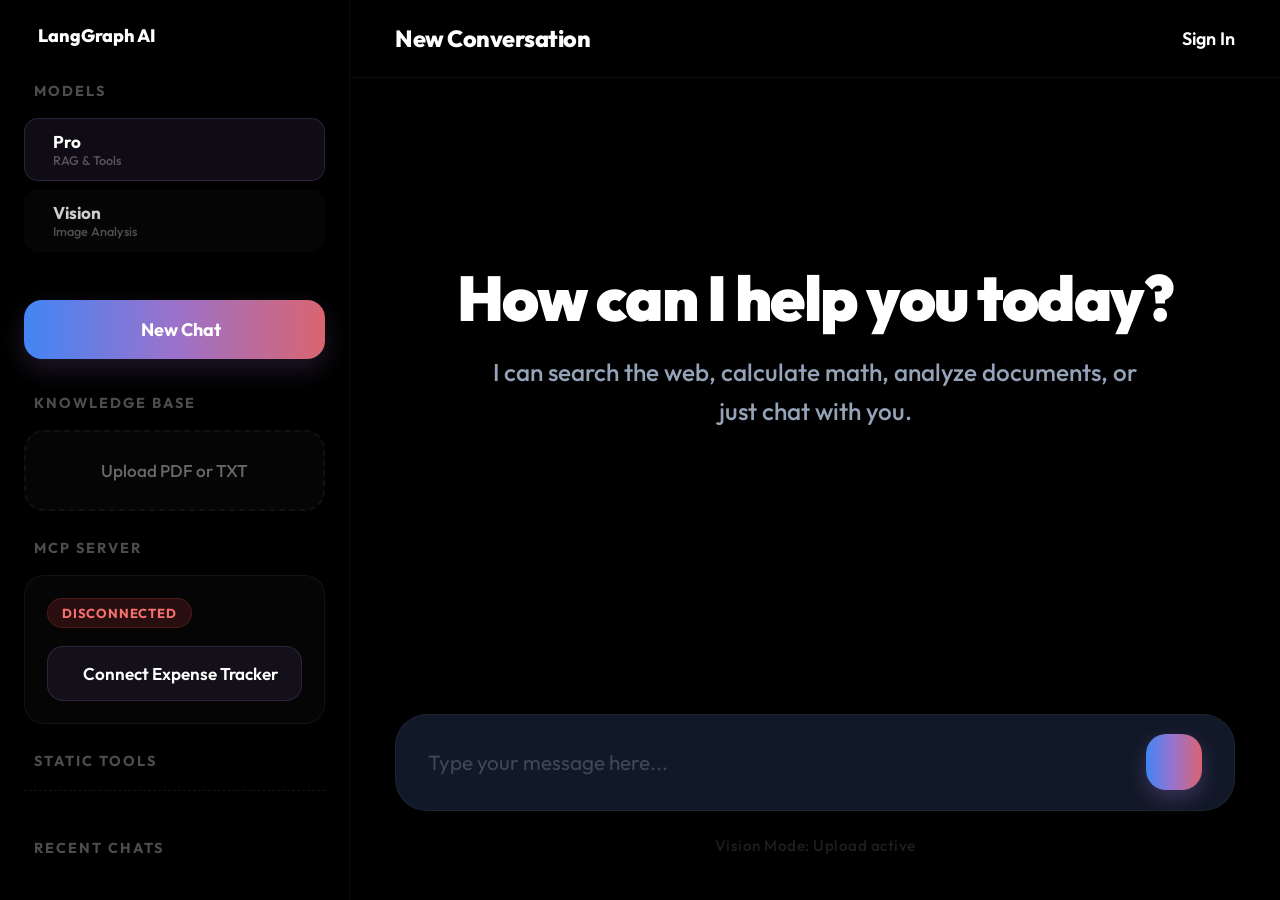
==== templates/index.html @ 78245575 "first commit" ====
<!DOCTYPE html>
<html lang="en">
<head>
    <meta charset="UTF-8">
    <meta name="viewport" content="width=device-width, initial-scale=1.0">
    <title>LangGraph AI Assistant</title>
    <link rel="stylesheet" href="/static/css/base.css">
    <link rel="stylesheet" href="/static/css/sidebar.css">
    <link rel="stylesheet" href="/static/css/chat.css">
    <link rel="stylesheet" href="/static/css/input.css">
    <link rel="stylesheet" href="/static/css/mcp.css">
    <link rel="stylesheet" href="/static/css/components.css">
    <script src="https://unpkg.com/lucide@latest"></script>
    <link href="https://fonts.googleapis.com/css2?family=Outfit:wght@300;400;600&display=swap" rel="stylesheet">
</head>
<body>
    <div class="app-container">
        <aside class="sidebar">
            <div class="sidebar-header">
                <i data-lucide="bot"></i>
                <span>LangGraph AI</span>
            </div>

            <div class="sidebar-section">
                <h3><i data-lucide="layers"></i> Models</h3>
                <div class="model-list">
                    <div class="model-item active" id="model-pro">
                        <i data-lucide="zap"></i>
                        <div class="model-info">
                            <span class="model-name">Pro</span>
                            <span class="model-desc">RAG & Tools</span>
                        </div>
                    </div>
                    <div class="model-item" id="model-vision">
                        <i data-lucide="eye"></i>
                        <div class="model-info">
                            <span class="model-name">Vision</span>
                            <span class="model-desc">Image Analysis</span>
                        </div>
                    </div>
                </div>
            </div>

            <button id="new-chat-btn" class="btn-new-chat">
                <i data-lucide="plus-circle"></i> New Chat
            </button>
            
            <div class="sidebar-section">
                <h3><i data-lucide="file-text"></i> Knowledge Base</h3>
                <div class="upload-area" id="upload-area">
                    <input type="file" id="file-input" hidden accept=".pdf,.txt">
                    <div class="upload-placeholder">
                        <i data-lucide="upload-cloud"></i>
                        <p>Upload PDF or TXT</p>
                    </div>
                    <div id="file-info" class="file-info hidden">
                        <span id="filename"></span>
                        <button id="remove-file"><i data-lucide="x"></i></button>
                    </div>
                </div>
                <div id="upload-status"></div>
            </div>

            <div class="sidebar-section">
                <h3><i data-lucide="server"></i> MCP Server</h3>
                <div class="mcp-connector-card">
                    <div id="mcp-status-text" class="status-badge disconnected">Disconnected</div>
                    <div id="mcp-server-name" class="server-name hidden"></div>
                    <button id="connect-mcp-btn" class="btn-connect">
                        <i data-lucide="unplug"></i> Connect Expense Tracker
                    </button>
                    <button id="disconnect-mcp-btn" class="btn-disconnect hidden">
                        <i data-lucide="power"></i> Disconnect
                    </button>
                    <div id="mcp-tool-count" class="tool-count hidden" style="cursor: pointer;" title="Click to view tools"></div>
                    <div id="mcp-tool-list" class="mcp-tool-list hidden"></div>
                </div>
            </div>
            
            <div class="sidebar-section">
                <h3><i data-lucide="wrench"></i> Static Tools</h3>
                <div id="static-tool-list" class="mcp-tool-list">
                    <!-- Static tools will be loaded here -->
                </div>
            </div>
            
            <div class="sidebar-section conversations">
                <h3><i data-lucide="history"></i> Recent Chats</h3>
                <div id="thread-list" class="thread-list">
                    <!-- here all threads will be stored from session -->
                </div>
            </div>
        </aside>

        <main class="chat-area">
            <header class="chat-header">
                <h2 id="current-thread-title">New Conversation</h2>
                <div class="header-actions">
                    <span id="connection-status" class="status-online"></span>
                    <span id="user-display-name" style="margin-left: 15px; font-weight: 600; color: var(--text-primary);"></span>
                    <button id="logout-btn" class="btn-icon-secondary" style="margin-left: 10px;" title="Logout">
                        <i data-lucide="log-out"></i>
                    </button>
                </div>
            </header>

            <div id="chat-messages" class="chat-messages">
                <div class="welcome-message">
                    <i data-lucide="sparkles"></i>
                    <h1>How can I help you today?</h1>
                    <p>I can search the web, calculate math, analyze documents, or just chat with you.</p>
                </div>
            </div>

            <div id="hitl-overlay" class="hitl-overlay hidden">
                <div class="hitl-card">
                    <h3><i data-lucide="alert-triangle"></i> Action Required</h3>
                    <p id="hitl-message"></p>
                    <div class="hitl-actions">
                        <button id="allow-btn" class="btn-primary">Allow</button>
                        <button id="deny-btn" class="btn-secondary">Deny</button>
                    </div>
                </div>
            </div>

            <!-- Custom Confirmation Modal -->
            <div id="confirm-modal-overlay" class="hitl-overlay hidden">
                <div class="hitl-card">
                    <h3><i data-lucide="trash-2"></i> Delete Chat?</h3>
                    <p id="confirm-modal-message">Are you sure you want to delete this conversation? This action cannot be undone.</p>
                    <div class="hitl-actions">
                        <button id="confirm-modal-cancel" class="btn-secondary">Cancel</button>
                        <button id="confirm-modal-delete" class="btn-primary btn-delete">Delete</button>
                    </div>
                </div>
            </div>

            <div class="chat-input-container">
                <div class="input-wrapper">
                    <!-- Compact Image Preview Inside -->
                    <div id="image-preview-container" class="image-preview-container hidden">
                        <img id="image-preview-img" src="" alt="Preview">
                        <button id="remove-image-preview" class="btn-remove-preview"><i data-lucide="x"></i></button>
                    </div>

                    <button id="image-upload-btn" class="btn-icon-secondary hidden" title="Upload Image">
                        <i data-lucide="image"></i>
                    </button>
                    <input type="file" id="image-input" hidden accept="image/*">
                    <textarea id="user-input" placeholder="Type your message here..." rows="1"></textarea>
                    <button id="send-btn" class="btn-send">
                        <i data-lucide="send"></i>
                    </button>
                </div>
                <p class="input-footer">Vision Mode: Upload active</p>
            </div>
        </main>
    </div>
    <script type="module" src="/static/main.js"></script>
    <script>
        lucide.createIcons();
    </script>
</body>
</html>
---- static/css/base.css ----
:root {
    --bg-main: #000000;
    --sidebar-bg: #000000;
    --sidebar-hover: #1e293b;
    --sidebar-text: #f8faff;
    --gemini-blue: #4285F4;
    --gemini-purple: #9B72CB;
    --gemini-red: #D96570;
    --gemini-gradient: linear-gradient(90deg, #4285F4 0%, #9B72CB 50%, #D96570 100%);
    --card-bg: #111827;
    --text-main: #FFFFFF;
    --text-muted: #94A3B8;
    --border-color: #1E293B;
    --user-msg-bg: #1E293B;
    --ai-msg-bg: transparent;
    --ai-msg-shadow: none;
    --glass-bg: rgba(0, 0, 0, 0.8);
    --glass-border: rgba(255, 255, 255, 0.1);
}

* {
    box-sizing: border-box;
    margin: 0;
    padding: 0;
    font-family: 'Outfit', sans-serif;
    font-size: 18px;
    -webkit-font-smoothing: antialiased;
    -moz-osx-font-smoothing: grayscale;
}

body {
    background: var(--bg-main);
    color: var(--text-main);
    height: 100vh;
    overflow: hidden;
}

.app-container {
    display: flex;
    height: 100vh;
    width: 100vw;
}
---- static/css/sidebar.css ----
/* Sidebar */
.sidebar {
    flex: 0 0 350px;
    width: 350px;
    background: #000000;
    border-right: 1px solid rgba(255, 255, 255, 0.05);
    display: flex;
    flex-direction: column;
    padding: 24px;
    z-index: 10;
    color: var(--sidebar-text);
    overflow-y: auto;
    scrollbar-width: thin;
    scrollbar-color: rgba(255, 255, 255, 0.1) transparent;
}

.sidebar-header {
    display: flex;
    align-items: center;
    gap: 14px;
    font-size: 1.6rem;
    font-weight: 800;
    margin-bottom: 35px;
    color: white;
}

.sidebar-header i {
    background: var(--gemini-gradient);
    -webkit-background-clip: text;
    background-clip: text;
    -webkit-text-fill-color: transparent;
    font-size: 2.2rem;
    filter: drop-shadow(0 0 10px rgba(155, 114, 203, 0.3));
}

.btn-new-chat {
    background: var(--gemini-gradient);
    color: white;
    border: none;
    padding: 18px;
    border-radius: 18px;
    cursor: pointer;
    font-weight: 700;
    display: flex;
    align-items: center;
    justify-content: center;
    gap: 12px;
    transition: all 0.4s cubic-bezier(0.16, 1, 0.3, 1);
    margin-bottom: 35px;
    box-shadow: 0 10px 25px rgba(155, 114, 203, 0.2);
}

.btn-new-chat:hover {
    transform: translateY(-3px) scale(1.02);
    box-shadow: 0 15px 35px rgba(155, 114, 203, 0.3);
}

.sidebar-section {
    margin-bottom: 28px;
}

.sidebar-section h3 {
    font-size: 0.8rem;
    text-transform: uppercase;
    color: rgba(255, 255, 255, 0.3);
    margin-bottom: 18px;
    letter-spacing: 2px;
    display: flex;
    align-items: center;
    gap: 10px;
    font-weight: 700;
}

.upload-area {
    background: rgba(255, 255, 255, 0.02);
    border: 2px dashed rgba(255, 255, 255, 0.05);
    border-radius: 20px;
    padding: 28px;
    text-align: center;
    cursor: pointer;
    transition: all 0.4s ease;
}

.upload-area:hover {
    border-color: var(--gemini-purple);
    background: rgba(155, 114, 203, 0.05);
    transform: translateY(-2px);
}

.upload-placeholder i {
    font-size: 2.5rem;
    background: var(--gemini-gradient);
    -webkit-background-clip: text;
    background-clip: text;
    -webkit-text-fill-color: transparent;
    margin-bottom: 14px;
}

.upload-placeholder p {
    font-size: 0.95rem;
    color: rgba(255, 255, 255, 0.4);
    font-weight: 500;
}

.thread-list {
    margin: 0 -8px;
    padding: 0 8px;
}

.thread-item {
    padding: 16px;
    border-radius: 16px;
    margin-bottom: 10px;
    cursor: pointer;
    transition: all 0.4s cubic-bezier(0.16, 1, 0.3, 1);
    display: flex;
    justify-content: space-between;
    align-items: center;
    border: 1px solid transparent;
}

.thread-info {
    display: flex;
    align-items: center;
    gap: 14px;
    overflow: hidden;
}

.thread-info i {
    color: rgba(255, 255, 255, 0.2);
    font-size: 0.95rem;
}

.thread-info span {
    font-size: 1rem;
    white-space: nowrap;
    overflow: hidden;
    text-overflow: ellipsis;
    color: rgba(255, 255, 255, 0.5);
    font-weight: 500;
}

.thread-item:hover {
    background: var(--sidebar-hover);
    transform: translateX(6px);
}

.thread-item.active {
    background: rgba(155, 114, 203, 0.1);
    border-color: rgba(155, 114, 203, 0.2);
}

.thread-item.active .thread-info span {
    color: white;
    font-weight: 700;
}

.thread-item.active i {
    color: var(--gemini-purple);
}

.btn-delete-wrapper {
    opacity: 0;
    color: rgba(255, 255, 255, 0.1);
    padding: 6px;
    font-size: 0.95rem;
    cursor: pointer;
    transition: all 0.3s ease;
}

.thread-item:hover .btn-delete-wrapper {
    opacity: 1;
}

.btn-delete-wrapper:hover {
    color: #ef4444;
    transform: rotate(15deg) scale(1.1);
}

/* Model Selection */
.model-list {
    display: flex;
    flex-direction: column;
    gap: 8px;
    margin-bottom: 20px;
}

.model-item {
    display: flex;
    align-items: center;
    gap: 12px;
    padding: 12px 16px;
    border-radius: 14px;
    cursor: pointer;
    transition: all 0.3s ease;
    border: 1px solid transparent;
    background: rgba(255, 255, 255, 0.02);
}

.model-item:hover {
    background: rgba(255, 255, 255, 0.05);
}

.model-item.active {
    background: rgba(155, 114, 203, 0.1);
    border-color: rgba(155, 114, 203, 0.2);
}

.model-item i {
    font-size: 1.2rem;
    color: rgba(255, 255, 255, 0.4);
}

.model-item.active i {
    color: var(--gemini-purple);
}

.model-info {
    display: flex;
    flex-direction: column;
}

.model-name {
    font-size: 0.95rem;
    font-weight: 700;
    color: rgba(255, 255, 255, 0.8);
}

.model-item.active .model-name {
    color: white;
}

.model-desc {
    font-size: 0.7rem;
    color: rgba(255, 255, 255, 0.3);
    font-weight: 500;
}
---- static/css/chat.css ----
/* Chat Area */
.chat-area {
    flex-grow: 1;
    display: flex;
    flex-direction: column;
    position: relative;
    background: #000000;
}

.chat-header {
    padding: 24px 45px;
    background: rgba(0, 0, 0, 0.8);
    backdrop-filter: blur(20px);
    -webkit-backdrop-filter: blur(20px);
    border-bottom: 1px solid rgba(255, 255, 255, 0.05);
    display: flex;
    justify-content: space-between;
    align-items: center;
    z-index: 5;
}

.chat-header h2 {
    font-size: 1.3rem;
    font-weight: 800;
    color: white;
    letter-spacing: -0.5px;
}

.status-online {
    width: 10px;
    height: 10px;
    background: #10b981;
    border-radius: 50%;
    box-shadow: 0 0 15px rgba(16, 185, 129, 0.5);
}

.chat-messages {
    flex-grow: 1;
    overflow-y: auto;
    padding: 45px;
    display: flex;
    flex-direction: column;
    gap: 40px;
    scrollbar-width: thin;
    scrollbar-color: rgba(255, 255, 255, 0.05) transparent;
}

.welcome-message {
    text-align: center;
    margin-top: 15vh;
    animation: fadeInScale 0.7s cubic-bezier(0.16, 1, 0.3, 1);
}

@keyframes fadeInScale {
    from { opacity: 0; transform: scale(0.95) translateY(20px); }
    to { opacity: 1; transform: scale(1) translateY(0); }
}

.welcome-message i {
    font-size: 6rem;
    background: var(--gemini-gradient);
    -webkit-background-clip: text;
    background-clip: text;
    -webkit-text-fill-color: transparent;
    margin-bottom: 28px;
    filter: drop-shadow(0 0 25px rgba(155, 114, 203, 0.4));
}

.welcome-message h1 {
    font-size: 3.5rem;
    font-weight: 900;
    margin-bottom: 16px;
    letter-spacing: -1.5px;
    color: white;
}

.welcome-message p {
    color: var(--text-muted);
    font-size: 1.35rem;
    max-width: 650px;
    margin: 0 auto;
    line-height: 1.6;
    font-weight: 500;
}

.message-wrapper {
    display: flex;
    flex-direction: column;
    max-width: 85%;
    position: relative;
    gap: 8px;
}

.message-wrapper.user { align-self: flex-end; }
.message-wrapper.assistant { align-self: flex-start; }

.message {
    padding: 12px 0;
    line-height: 1.8;
    animation: slideUpFade 0.6s cubic-bezier(0.16, 1, 0.3, 1);
    position: relative;
    font-size: 1.05rem;
    font-weight: 450;
}

@keyframes slideUpFade {
    from { opacity: 0; transform: translateY(30px); }
    to { opacity: 1; transform: translateY(0); }
}

.message.user {
    padding: 14px 28px;
    background: var(--user-msg-bg);
    color: white;
    border-radius: 24px;
    box-shadow: 0 10px 30px rgba(0, 0, 0, 0.2);
    border: 1px solid rgba(255, 255, 255, 0.05);
}

.message.assistant {
    background: transparent;
    color: #f1f5f9;
    padding-left: 0;
    border: none;
    box-shadow: none;
}

.btn-copy {
    position: absolute;
    right: -50px;
    bottom: 5px;
    background: transparent;
    border: none;
    color: rgba(255, 255, 255, 0.2);
    cursor: pointer;
    padding: 8px;
    opacity: 0;
    transition: all 0.3s ease;
}

.message-wrapper:hover .btn-copy {
    opacity: 1;
}

.btn-copy:hover {
    color: var(--gemini-purple);
    transform: scale(1.2);
}

/* Typing Indicator */
.typing-indicator {
    display: flex;
    gap: 8px;
    padding: 15px 0;
}

.typing-indicator span {
    width: 6px;
    height: 6px;
    background: var(--gemini-purple);
    border-radius: 50%;
    animation: bounce 1.4s infinite ease-in-out both;
    filter: drop-shadow(0 0 5px var(--gemini-purple));
}

.typing-indicator span:nth-child(1) { animation-delay: -0.32s; }
.typing-indicator span:nth-child(2) { animation-delay: -0.16s; }

@keyframes bounce {
    0%, 80%, 100% { transform: scale(0.4); opacity: 0.2; }
    40% { transform: scale(1.1); opacity: 1; }
}


/* Message Content Elements */
.message-image {
    max-width: 100%;
    max-height: 400px;
    border-radius: 12px;
    margin-bottom: 12px;
    display: block;
    box-shadow: 0 4px 15px rgba(0, 0, 0, 0.4);
    transition: transform 0.3s ease;
    border: 1px solid rgba(255, 255, 255, 0.05);
}

.message-image:hover {
    transform: scale(1.02);
}

.message-text {
    line-height: 1.6;
}

/* Compact Integrated Image Preview */
.image-preview-container {
    display: flex;
    align-items: center;
    padding: 0 8px 0 16px;
    border-right: 1px solid rgba(255, 255, 255, 0.1);
    margin-right: 8px;
    position: relative;
    max-height: 54px;
}

.image-preview-container.hidden {
    display: none;
}

.image-preview-container img {
    height: 38px;
    width: 38px;
    object-fit: cover;
    border-radius: 8px;
    border: 1px solid rgba(155, 114, 203, 0.3);
}

.btn-remove-preview {
    position: absolute;
    top: -5px;
    right: 2px;
    background: #ef4444;
    color: white;
    border: none;
    width: 18px;
    height: 18px;
    border-radius: 50%;
    display: flex;
    align-items: center;
    justify-content: center;
    cursor: pointer;
    font-size: 10px;
    box-shadow: 0 2px 8px rgba(239, 68, 68, 0.4);
    transition: transform 0.2s ease;
    padding: 0;
}

.btn-remove-preview:hover {
    transform: scale(1.1);
}

.input-footer {
    font-size: 0.8rem;
    color: var(--text-muted);
    opacity: 0.6;
    margin-top: 8px;
    text-align: center;
    letter-spacing: 0.5px;
}
---- static/css/input.css ----
/* Chat Input */
.chat-input-container {
    padding: 0 45px 45px;
    background: transparent;
}

.input-wrapper {
    background: #111827;
    border: 1px solid rgba(255, 255, 255, 0.05);
    border-radius: 32px;
    display: flex;
    padding: 16px 32px;
    align-items: center;
    gap: 20px;
    box-shadow: 0 20px 50px rgba(0, 0, 0, 0.5);
    transition: all 0.5s cubic-bezier(0.16, 1, 0.3, 1);
}

.input-wrapper:focus-within {
    box-shadow: 0 30px 80px rgba(155, 114, 203, 0.2);
    border-color: rgba(155, 114, 203, 0.3);
    transform: translateY(-5px);
    background: #1e293b;
}

.btn-icon-secondary {
    background: transparent;
    color: rgba(255, 255, 255, 0.3);
    border: none;
    cursor: pointer;
    font-size: 1.4rem;
    transition: all 0.3s ease;
    display: flex;
    align-items: center;
    justify-content: center;
}

.btn-icon-secondary:hover {
    color: var(--gemini-purple);
    transform: scale(1.1);
}

.hidden {
    display: none !important;
}

#user-input {
    flex-grow: 1;
    background: transparent;
    border: none;
    color: white;
    font-size: 1.15rem;
    resize: none;
    outline: none;
    padding: 14px 0;
    max-height: 250px;
    font-weight: 450;
    line-height: 1.7;
}

#user-input::placeholder {
    color: rgba(255, 255, 255, 0.2);
    font-weight: 400;
}

.btn-send {
    background: var(--gemini-gradient);
    color: white;
    border: none;
    width: 56px;
    height: 56px;
    border-radius: 20px;
    cursor: pointer;
    display: flex;
    align-items: center;
    justify-content: center;
    transition: all 0.4s cubic-bezier(0.16, 1, 0.3, 1);
    box-shadow: 0 8px 20px rgba(155, 114, 203, 0.3);
}

.btn-send:hover {
    transform: scale(1.1) rotate(-5deg);
    box-shadow: 0 12px 30px rgba(155, 114, 203, 0.4);
}

.btn-send i {
    font-size: 1.4rem;
}

.input-footer {
    text-align: center;
    font-size: 0.85rem;
    color: rgba(255, 255, 255, 0.2);
    margin-top: 25px;
    font-weight: 500;
    letter-spacing: 0.5px;
}
---- static/css/mcp.css ----
/* MCP Connector Styles */
.mcp-connector-card {
    background: rgba(255, 255, 255, 0.02);
    border: 1px solid rgba(255, 255, 255, 0.05);
    border-radius: 20px;
    padding: 22px;
    display: flex;
    flex-direction: column;
    gap: 18px;
    transition: all 0.4s ease;
}

.mcp-connector-card:hover {
    background: rgba(255, 255, 255, 0.04);
    border-color: rgba(155, 114, 203, 0.2);
}

.status-badge {
    font-size: 0.725rem;
    font-weight: 700;
    text-transform: uppercase;
    padding: 6px 14px;
    border-radius: 20px;
    display: inline-block;
    width: fit-content;
    letter-spacing: 0.8px;
}

.status-badge.disconnected {
    background: rgba(239, 68, 68, 0.15);
    color: #f87171;
    border: 1px solid rgba(239, 68, 68, 0.2);
}

.status-badge.connected {
    background: rgba(16, 185, 129, 0.15);
    color: #34d399;
    border: 1px solid rgba(16, 185, 129, 0.2);
}

.btn-connect {
    background: rgba(155, 114, 203, 0.1);
    color: white;
    border: 1px solid rgba(155, 114, 203, 0.2);
    padding: 16px;
    border-radius: 16px;
    cursor: pointer;
    font-weight: 600;
    font-size: 0.95rem;
    display: flex;
    align-items: center;
    justify-content: center;
    gap: 12px;
    transition: all 0.4s ease;
}

.btn-connect:hover {
    border-color: var(--gemini-purple);
    background: var(--gemini-gradient);
    transform: translateY(-2px);
    box-shadow: 0 8px 25px rgba(155, 114, 203, 0.4);
}

.tool-count {
    font-size: 0.85rem;
    color: rgba(255, 255, 255, 0.3);
    padding-top: 10px;
    border-top: 1px solid rgba(255, 255, 255, 0.05);
    display: flex;
    justify-content: space-between;
    align-items: center;
    font-weight: 500;
    transition: all 0.3s ease;
}

.tool-count:hover {
    color: var(--gemini-purple);
}

.btn-disconnect {
    background: rgba(239, 68, 68, 0.08);
    color: #f87171;
    border: 1px solid rgba(239, 68, 68, 0.15);
    padding: 6px 14px;
    border-radius: 12px;
    cursor: pointer;
    font-weight: 700;
    font-size: 0.725rem;
    display: flex;
    align-items: center;
    justify-content: center;
    gap: 8px;
    transition: all 0.3s ease;
}

.btn-disconnect:hover {
    background: #ef4444;
    color: white;
    transform: translateY(-2px);
    box-shadow: 0 8px 20px rgba(239, 68, 68, 0.4);
}

.server-name {
    font-size: 0.75rem;
    color: rgba(255, 255, 255, 0.4);
    font-weight: 600;
    word-break: break-all;
    background: rgba(255, 255, 255, 0.03);
    padding: 12px 16px;
    border-radius: 14px;
    margin-top: 4px;
    border-left: 4px solid var(--gemini-purple);
}

.mcp-tool-list {
    background: transparent;
    border-top: 1px dashed rgba(255, 255, 255, 0.08);
    margin-top: 20px;
    padding-top: 20px;
    display: flex;
    flex-direction: column;
    gap: 12px;
}

.mcp-tool-item {
    font-size: 0.85rem;
    color: rgba(255, 255, 255, 0.6);
    background: rgba(255, 255, 255, 0.02);
    padding: 16px 20px;
    border-radius: 18px;
    border: 1px solid rgba(255, 255, 255, 0.03);
    display: flex;
    align-items: center;
    gap: 16px;
    transition: all 0.5s cubic-bezier(0.16, 1, 0.3, 1);
    cursor: default;
}

.mcp-tool-item:hover {
    background: rgba(255, 255, 255, 0.06);
    box-shadow: 0 15px 35px rgba(0, 0, 0, 0.4);
    transform: translateX(10px) scale(1.02);
    border-color: rgba(155, 114, 203, 0.4);
    color: white;
}

.mcp-tool-item i {
    width: 40px;
    height: 40px;
    display: flex;
    align-items: center;
    justify-content: center;
    background: rgba(255, 255, 255, 0.05);
    color: var(--gemini-purple);
    border-radius: 14px;
    font-size: 1.1rem;
    box-shadow: 0 6px 12px rgba(0, 0, 0, 0.2);
    transition: all 0.5s ease;
}

.mcp-tool-item:hover i {
    background: var(--gemini-gradient);
    color: white;
    transform: rotate(15deg) scale(1.1);
    box-shadow: 0 10px 25px rgba(155, 114, 203, 0.4);
}

.mcp-tool-item .tool-name {
    font-weight: 700;
    text-transform: capitalize;
    letter-spacing: 0.5px;
}
---- static/css/components.css ----
/* HITL Overlay */
.hitl-overlay {
    position: absolute;
    top: 0; left: 0; right: 0; bottom: 0;
    background: rgba(0, 0, 0, 0.7);
    backdrop-filter: blur(12px);
    -webkit-backdrop-filter: blur(12px);
    display: flex;
    align-items: center;
    justify-content: center;
    z-index: 100;
    animation: fadeIn 0.5s ease;
}

@keyframes fadeIn {
    from { opacity: 0; }
    to { opacity: 1; }
}

.hitl-card {
    background: #000000;
    padding: 50px;
    border-radius: 36px;
    width: 550px;
    border: 1px solid rgba(255, 255, 255, 0.1);
    box-shadow: 0 50px 150px rgba(0, 0, 0, 0.9);
    text-align: center;
    animation: scaleIn 0.6s cubic-bezier(0.16, 1, 0.3, 1);
}

@keyframes scaleIn {
    from { opacity: 0; transform: scale(0.9) translateY(40px); }
    to { opacity: 1; transform: scale(1) translateY(0); }
}

.hitl-card h3 {
    margin-bottom: 24px;
    background: var(--gemini-gradient);
    -webkit-background-clip: text;
    background-clip: text;
    -webkit-text-fill-color: transparent;
    font-size: 2rem;
    font-weight: 900;
    letter-spacing: -0.8px;
}

.hitl-card p {
    margin-bottom: 40px;
    font-size: 1.25rem;
    line-height: 1.8;
    color: #94a3b8 !important; /* FORCED Muted grey text */
    font-weight: 500;
}

.hitl-actions {
    display: flex;
    gap: 25px;
}

.btn-primary, .btn-secondary {
    flex: 1;
    padding: 20px;
    border-radius: 18px;
    cursor: pointer;
    font-weight: 700;
    border: none;
    transition: all 0.4s cubic-bezier(0.16, 1, 0.3, 1);
    font-size: 1rem;
    letter-spacing: 0.5px;
}

.btn-primary { 
    background: var(--gemini-gradient); 
    color: white;
    box-shadow: 0 10px 30px rgba(155, 114, 203, 0.3);
}

.btn-secondary { 
    background: rgba(255, 255, 255, 0.05); 
    color: white;
    border: 1px solid rgba(255, 255, 255, 0.1);
}

.btn-primary:hover { 
    transform: translateY(-5px);
    box-shadow: 0 15px 40px rgba(155, 114, 203, 0.5);
}

.btn-secondary:hover { 
    background: rgba(255, 255, 255, 0.1); 
    transform: translateY(-5px);
    border-color: rgba(255, 255, 255, 0.2);
}

.btn-delete {
    background: var(--gemini-red) !important;
    color: white !important;
    box-shadow: 0 10px 25px rgba(217, 101, 112, 0.3) !important;
}

.btn-delete:hover {
    box-shadow: 0 15px 35px rgba(217, 101, 112, 0.5) !important;
}

/* Loader */
.loader {
    width: 65px;
    height: 65px;
    border: 5px solid rgba(255, 255, 255, 0.05);
    border-top-color: var(--gemini-purple);
    border-radius: 50%;
    margin: 60px auto;
    animation: rotation 1.4s cubic-bezier(0.5, 0, 0.5, 1) infinite;
    filter: drop-shadow(0 0 15px rgba(155, 114, 203, 0.3));
}

@keyframes rotation {
    from { transform: rotate(0deg); }
    to { transform: rotate(360deg); }
}

.loader-small {
    width: 20px;
    height: 20px;
    border: 3px solid rgba(255, 255, 255, 0.1);
    border-top-color: var(--gemini-purple);
    border-radius: 50%;
    display: inline-block;
    animation: rotation 1s linear infinite;
}

.hidden {
    display: none !important;
}

/* Success/Error Text Utilities */
.success-text { 
    color: #10b981; 
    display: flex; 
    align-items: center; 
    gap: 10px; 
    font-weight: 700;
}

.error-text { 
    color: #ef4444; 
    display: flex; 
    align-items: center; 
    gap: 10px; 
    font-weight: 700;
}
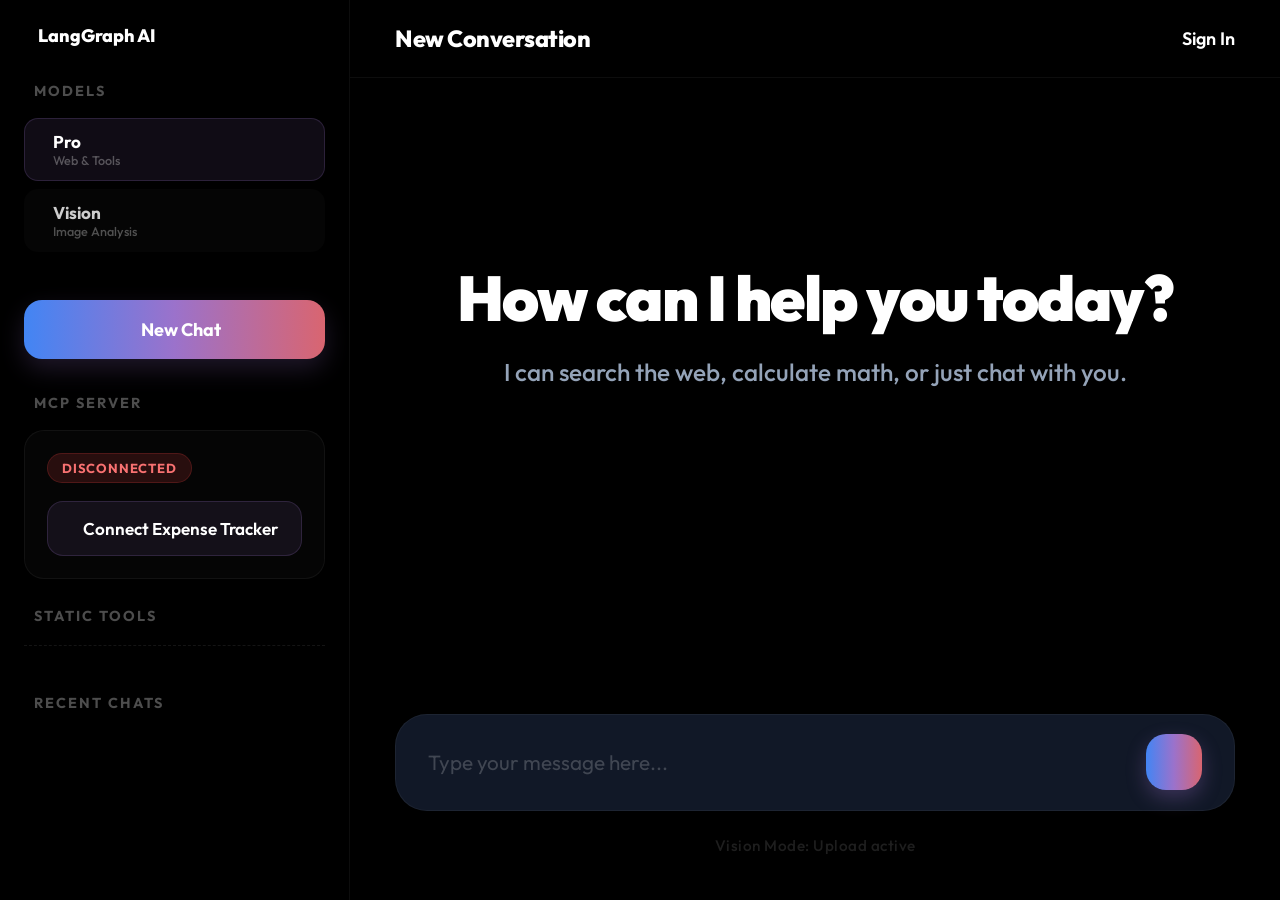
==== commit 0b510406: "Force tool usage and forbid AI boilerplate refusals remove knowledge base" ====
--- a/templates/index.html
+++ b/templates/index.html
@@ -28,7 +28,7 @@
                         <i data-lucide="zap"></i>
                         <div class="model-info">
                             <span class="model-name">Pro</span>
-                            <span class="model-desc">RAG & Tools</span>
+                            <span class="model-desc">Web & Tools</span>
                         </div>
                     </div>
                     <div class="model-item" id="model-vision">
@@ -45,21 +45,6 @@
                 <i data-lucide="plus-circle"></i> New Chat
             </button>
             
-            <div class="sidebar-section">
-                <h3><i data-lucide="file-text"></i> Knowledge Base</h3>
-                <div class="upload-area" id="upload-area">
-                    <input type="file" id="file-input" hidden accept=".pdf,.txt">
-                    <div class="upload-placeholder">
-                        <i data-lucide="upload-cloud"></i>
-                        <p>Upload PDF or TXT</p>
-                    </div>
-                    <div id="file-info" class="file-info hidden">
-                        <span id="filename"></span>
-                        <button id="remove-file"><i data-lucide="x"></i></button>
-                    </div>
-                </div>
-                <div id="upload-status"></div>
-            </div>
 
             <div class="sidebar-section">
                 <h3><i data-lucide="server"></i> MCP Server</h3>
@@ -108,7 +93,7 @@
                 <div class="welcome-message">
                     <i data-lucide="sparkles"></i>
                     <h1>How can I help you today?</h1>
-                    <p>I can search the web, calculate math, analyze documents, or just chat with you.</p>
+                    <p>I can search the web, calculate math, or just chat with you.</p>
                 </div>
             </div>
 
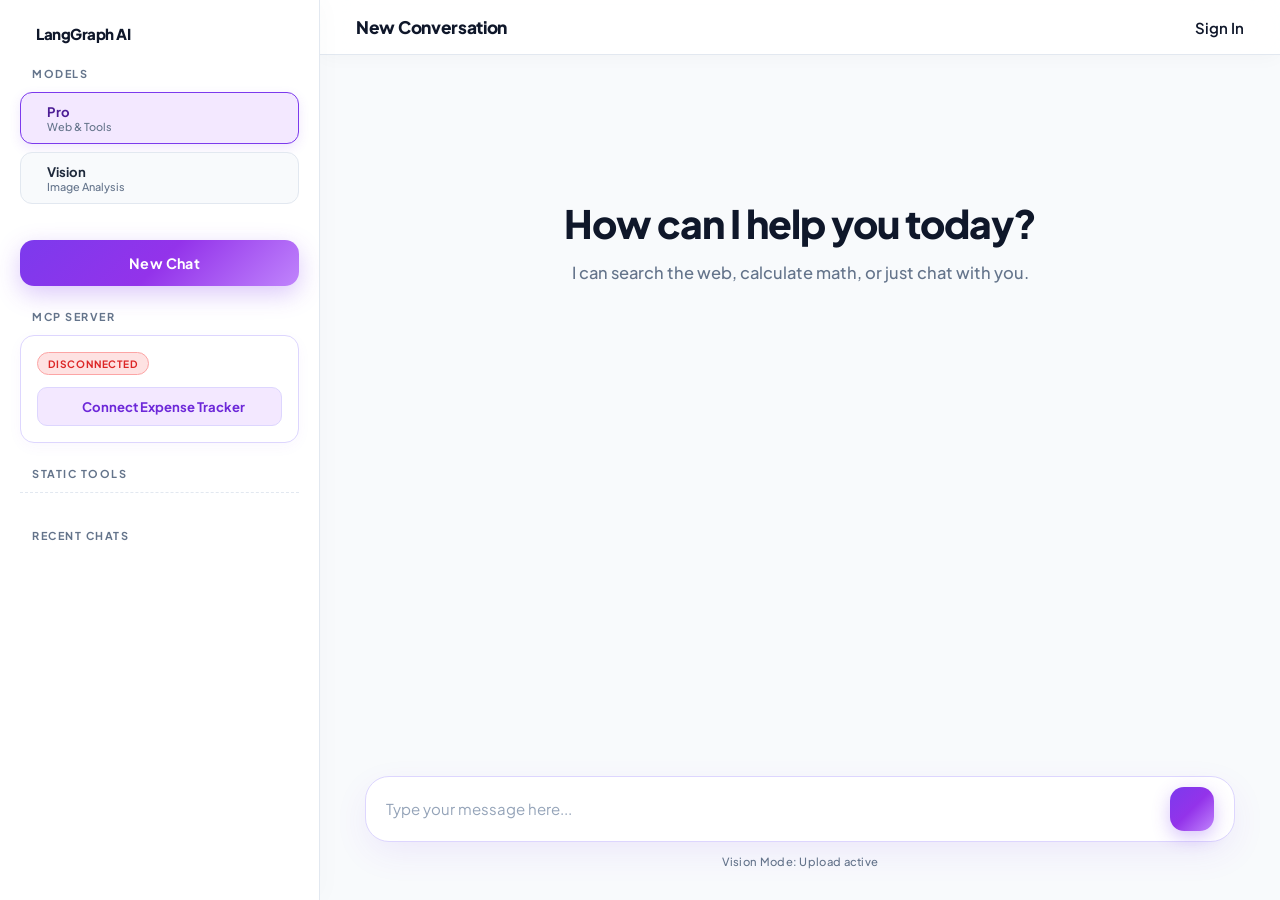
==== commit fff28b40: "adding new files and models and css" ====
--- a/templates/index.html
+++ b/templates/index.html
@@ -11,6 +11,7 @@
     <link rel="stylesheet" href="/static/css/mcp.css">
     <link rel="stylesheet" href="/static/css/components.css">
     <script src="https://unpkg.com/lucide@latest"></script>
+    <script src="https://cdn.jsdelivr.net/npm/marked/marked.min.js"></script>
     <link href="https://fonts.googleapis.com/css2?family=Outfit:wght@300;400;600&display=swap" rel="stylesheet">
 </head>
 <body>
@@ -65,14 +66,14 @@
             <div class="sidebar-section">
                 <h3><i data-lucide="wrench"></i> Static Tools</h3>
                 <div id="static-tool-list" class="mcp-tool-list">
-                    <!-- Static tools will be loaded here -->
+                    
                 </div>
             </div>
             
             <div class="sidebar-section conversations">
                 <h3><i data-lucide="history"></i> Recent Chats</h3>
                 <div id="thread-list" class="thread-list">
-                    <!-- here all threads will be stored from session -->
+                    
                 </div>
             </div>
         </aside>
@@ -81,7 +82,6 @@
             <header class="chat-header">
                 <h2 id="current-thread-title">New Conversation</h2>
                 <div class="header-actions">
-                    <span id="connection-status" class="status-online"></span>
                     <span id="user-display-name" style="margin-left: 15px; font-weight: 600; color: var(--text-primary);"></span>
                     <button id="logout-btn" class="btn-icon-secondary" style="margin-left: 10px;" title="Logout">
                         <i data-lucide="log-out"></i>
@@ -108,7 +108,7 @@
                 </div>
             </div>
 
-            <!-- Custom Confirmation Modal -->
+            
             <div id="confirm-modal-overlay" class="hitl-overlay hidden">
                 <div class="hitl-card">
                     <h3><i data-lucide="trash-2"></i> Delete Chat?</h3>
@@ -122,7 +122,7 @@
 
             <div class="chat-input-container">
                 <div class="input-wrapper">
-                    <!-- Compact Image Preview Inside -->
+                    
                     <div id="image-preview-container" class="image-preview-container hidden">
                         <img id="image-preview-img" src="" alt="Preview">
                         <button id="remove-image-preview" class="btn-remove-preview"><i data-lucide="x"></i></button>
--- a/static/css/base.css
+++ b/static/css/base.css
@@ -1,36 +1,55 @@
+@import url('https://fonts.googleapis.com/css2?family=Outfit:wght@300;400;500;600;700;800;900&family=Plus+Jakarta+Sans:wght@400;500;600;700;800&display=swap');
+
 :root {
-    --bg-main: #000000;
-    --sidebar-bg: #000000;
-    --sidebar-hover: #1e293b;
-    --sidebar-text: #f8faff;
-    --gemini-blue: #4285F4;
-    --gemini-purple: #9B72CB;
-    --gemini-red: #D96570;
-    --gemini-gradient: linear-gradient(90deg, #4285F4 0%, #9B72CB 50%, #D96570 100%);
-    --card-bg: #111827;
-    --text-main: #FFFFFF;
-    --text-muted: #94A3B8;
-    --border-color: #1E293B;
-    --user-msg-bg: #1E293B;
-    --ai-msg-bg: transparent;
-    --ai-msg-shadow: none;
-    --glass-bg: rgba(0, 0, 0, 0.8);
-    --glass-border: rgba(255, 255, 255, 0.1);
+    --bg-main: #F8FAFC;
+    --sidebar-bg: #FFFFFF;
+    --sidebar-hover: #F3E8FF;
+    --sidebar-text: #0F172A;
+    --purple-50: #FAF5FF;
+    --purple-100: #F3E8FF;
+    --purple-200: #DDD6FE;
+    --purple-300: #C084FC;
+    --purple-400: #A855F7;
+    --purple-500: #9333EA;
+    --purple-600: #7C3AED;
+    --purple-700: #6D28D9;
+    --purple-800: #5B21B6;
+    --purple-900: #4C1D95;
+    
+    --slate-50: #F8FAFC;
+    --slate-100: #F1F5F9;
+    --slate-200: #E2E8F0;
+    --slate-300: #CBD5E1;
+    --slate-400: #94A3B8;
+    --slate-500: #64748B;
+    --slate-600: #475569;
+    --slate-700: #334155;
+    --slate-800: #1E293B;
+    --slate-900: #0F172A;
+
+    --purple-gradient: linear-gradient(135deg, #7C3AED 0%, #9333EA 50%, #C084FC 100%);
+    --purple-gradient-hover: linear-gradient(135deg, #6D28D9 0%, #7C3AED 50%, #A855F7 100%);
+    --card-shadow: 0 10px 30px -5px rgba(124, 58, 237, 0.08), 0 4px 12px rgba(15, 23, 42, 0.03);
+    --card-shadow-hover: 0 20px 40px -10px rgba(124, 58, 237, 0.16), 0 8px 20px rgba(15, 23, 42, 0.06);
+    
+    --glass-bg: rgba(255, 255, 255, 0.88);
+    --glass-border: rgba(124, 58, 237, 0.15);
+    --user-msg-bg: linear-gradient(135deg, #7C3AED 0%, #6D28D9 100%);
 }
 
 * {
     box-sizing: border-box;
     margin: 0;
     padding: 0;
-    font-family: 'Outfit', sans-serif;
-    font-size: 18px;
+    font-family: 'Plus Jakarta Sans', 'Outfit', -apple-system, BlinkMacSystemFont, sans-serif;
+    font-size: 15px;
     -webkit-font-smoothing: antialiased;
     -moz-osx-font-smoothing: grayscale;
 }
 
 body {
     background: var(--bg-main);
-    color: var(--text-main);
+    color: var(--slate-900);
     height: 100vh;
     overflow: hidden;
 }
@@ -39,4 +58,26 @@
     display: flex;
     height: 100vh;
     width: 100vw;
+    background: 
+        radial-gradient(circle at 90% 10%, rgba(192, 132, 252, 0.14) 0%, transparent 45%),
+        radial-gradient(circle at 10% 90%, rgba(124, 58, 237, 0.08) 0%, transparent 50%),
+        #F8FAFC;
 }
+
+::-webkit-scrollbar {
+    width: 6px;
+    height: 6px;
+}
+
+::-webkit-scrollbar-track {
+    background: transparent;
+}
+
+::-webkit-scrollbar-thumb {
+    background: rgba(124, 58, 237, 0.2);
+    border-radius: 10px;
+}
+
+::-webkit-scrollbar-thumb:hover {
+    background: rgba(124, 58, 237, 0.4);
+}
--- a/static/css/sidebar.css
+++ b/static/css/sidebar.css
@@ -1,171 +1,195 @@
-/* Sidebar */
 .sidebar {
-    flex: 0 0 350px;
-    width: 350px;
-    background: #000000;
-    border-right: 1px solid rgba(255, 255, 255, 0.05);
-    display: flex;
-    flex-direction: column;
-    padding: 24px;
+    flex: 0 0 320px;
+    width: 320px;
+    background: #FFFFFF;
+    border-right: 1px solid #E2E8F0;
+    display: flex;
+    flex-direction: column;
+    padding: 24px 20px;
     z-index: 10;
-    color: var(--sidebar-text);
+    color: var(--slate-800);
     overflow-y: auto;
-    scrollbar-width: thin;
-    scrollbar-color: rgba(255, 255, 255, 0.1) transparent;
+    box-shadow: 4px 0 24px rgba(15, 23, 42, 0.02);
 }
 
 .sidebar-header {
     display: flex;
     align-items: center;
-    gap: 14px;
-    font-size: 1.6rem;
+    gap: 12px;
+    font-size: 1.35rem;
     font-weight: 800;
-    margin-bottom: 35px;
-    color: white;
+    margin-bottom: 24px;
+    color: var(--slate-900);
+    letter-spacing: -0.5px;
+    padding: 0 4px;
 }
 
 .sidebar-header i {
-    background: var(--gemini-gradient);
+    background: var(--purple-gradient);
     -webkit-background-clip: text;
     background-clip: text;
     -webkit-text-fill-color: transparent;
-    font-size: 2.2rem;
-    filter: drop-shadow(0 0 10px rgba(155, 114, 203, 0.3));
+    font-size: 2rem;
+    filter: drop-shadow(0 4px 10px rgba(124, 58, 237, 0.3));
 }
 
 .btn-new-chat {
-    background: var(--gemini-gradient);
-    color: white;
+    background: var(--purple-gradient);
+    color: #FFFFFF;
     border: none;
-    padding: 18px;
-    border-radius: 18px;
+    padding: 14px 20px;
+    border-radius: 14px;
     cursor: pointer;
     font-weight: 700;
     display: flex;
     align-items: center;
     justify-content: center;
-    gap: 12px;
-    transition: all 0.4s cubic-bezier(0.16, 1, 0.3, 1);
-    margin-bottom: 35px;
-    box-shadow: 0 10px 25px rgba(155, 114, 203, 0.2);
+    gap: 10px;
+    transition: all 0.3s cubic-bezier(0.16, 1, 0.3, 1);
+    margin-bottom: 24px;
+    box-shadow: 0 8px 24px rgba(124, 58, 237, 0.28);
+    font-size: 0.95rem;
+    letter-spacing: 0.2px;
 }
 
 .btn-new-chat:hover {
-    transform: translateY(-3px) scale(1.02);
-    box-shadow: 0 15px 35px rgba(155, 114, 203, 0.3);
+    transform: translateY(-2px) scale(1.01);
+    box-shadow: 0 14px 32px rgba(124, 58, 237, 0.38);
+    background: var(--purple-gradient-hover);
+}
+
+.btn-new-chat i {
+    font-size: 1.2rem;
 }
 
 .sidebar-section {
-    margin-bottom: 28px;
+    margin-bottom: 24px;
 }
 
 .sidebar-section h3 {
-    font-size: 0.8rem;
+    font-size: 0.725rem;
     text-transform: uppercase;
-    color: rgba(255, 255, 255, 0.3);
-    margin-bottom: 18px;
-    letter-spacing: 2px;
-    display: flex;
-    align-items: center;
-    gap: 10px;
-    font-weight: 700;
+    color: var(--slate-500);
+    margin-bottom: 12px;
+    letter-spacing: 1.5px;
+    display: flex;
+    align-items: center;
+    gap: 8px;
+    font-weight: 700;
+    padding: 0 4px;
+}
+
+.sidebar-section h3 i {
+    color: var(--purple-600);
+    font-size: 0.9rem;
 }
 
 .upload-area {
-    background: rgba(255, 255, 255, 0.02);
-    border: 2px dashed rgba(255, 255, 255, 0.05);
-    border-radius: 20px;
-    padding: 28px;
+    background: var(--purple-50);
+    border: 2px dashed var(--purple-200);
+    border-radius: 16px;
+    padding: 20px 16px;
     text-align: center;
     cursor: pointer;
-    transition: all 0.4s ease;
+    transition: all 0.3s cubic-bezier(0.16, 1, 0.3, 1);
 }
 
 .upload-area:hover {
-    border-color: var(--gemini-purple);
-    background: rgba(155, 114, 203, 0.05);
+    border-color: var(--purple-600);
+    background: var(--purple-100);
     transform: translateY(-2px);
+    box-shadow: 0 8px 20px rgba(124, 58, 237, 0.08);
 }
 
 .upload-placeholder i {
-    font-size: 2.5rem;
-    background: var(--gemini-gradient);
+    font-size: 2rem;
+    background: var(--purple-gradient);
     -webkit-background-clip: text;
     background-clip: text;
     -webkit-text-fill-color: transparent;
-    margin-bottom: 14px;
+    margin-bottom: 8px;
 }
 
 .upload-placeholder p {
-    font-size: 0.95rem;
-    color: rgba(255, 255, 255, 0.4);
-    font-weight: 500;
+    font-size: 0.875rem;
+    color: var(--slate-600);
+    font-weight: 600;
 }
 
 .thread-list {
-    margin: 0 -8px;
-    padding: 0 8px;
+    margin: 0 -4px;
+    padding: 0 4px;
+    display: flex;
+    flex-direction: column;
+    gap: 4px;
 }
 
 .thread-item {
-    padding: 16px;
-    border-radius: 16px;
-    margin-bottom: 10px;
-    cursor: pointer;
-    transition: all 0.4s cubic-bezier(0.16, 1, 0.3, 1);
+    padding: 10px 12px;
+    border-radius: 12px;
+    cursor: pointer;
+    transition: all 0.25s cubic-bezier(0.16, 1, 0.3, 1);
     display: flex;
     justify-content: space-between;
     align-items: center;
     border: 1px solid transparent;
+    background: transparent;
 }
 
 .thread-info {
     display: flex;
     align-items: center;
-    gap: 14px;
+    gap: 10px;
     overflow: hidden;
 }
 
 .thread-info i {
-    color: rgba(255, 255, 255, 0.2);
-    font-size: 0.95rem;
+    color: var(--slate-400);
+    font-size: 0.9rem;
+    transition: color 0.2s ease;
 }
 
 .thread-info span {
-    font-size: 1rem;
+    font-size: 0.9rem;
     white-space: nowrap;
     overflow: hidden;
     text-overflow: ellipsis;
-    color: rgba(255, 255, 255, 0.5);
+    color: var(--slate-600);
     font-weight: 500;
 }
 
 .thread-item:hover {
-    background: var(--sidebar-hover);
-    transform: translateX(6px);
+    background: var(--purple-100);
+    transform: translateX(4px);
+}
+
+.thread-item:hover .thread-info span {
+    color: var(--purple-900);
 }
 
 .thread-item.active {
-    background: rgba(155, 114, 203, 0.1);
-    border-color: rgba(155, 114, 203, 0.2);
+    background: var(--purple-100);
+    border-color: var(--purple-200);
+    box-shadow: 0 2px 8px rgba(124, 58, 237, 0.06);
 }
 
 .thread-item.active .thread-info span {
-    color: white;
+    color: var(--purple-700);
     font-weight: 700;
 }
 
 .thread-item.active i {
-    color: var(--gemini-purple);
+    color: var(--purple-600);
 }
 
 .btn-delete-wrapper {
     opacity: 0;
-    color: rgba(255, 255, 255, 0.1);
-    padding: 6px;
-    font-size: 0.95rem;
-    cursor: pointer;
-    transition: all 0.3s ease;
+    color: var(--slate-400);
+    padding: 4px;
+    font-size: 0.85rem;
+    cursor: pointer;
+    transition: all 0.2s ease;
+    border-radius: 6px;
 }
 
 .thread-item:hover .btn-delete-wrapper {
@@ -173,46 +197,49 @@
 }
 
 .btn-delete-wrapper:hover {
-    color: #ef4444;
-    transform: rotate(15deg) scale(1.1);
-}
-
-/* Model Selection */
+    color: #EF4444;
+    background: #FEE2E2;
+    transform: scale(1.1);
+}
+
 .model-list {
     display: flex;
     flex-direction: column;
     gap: 8px;
-    margin-bottom: 20px;
+    margin-bottom: 12px;
 }
 
 .model-item {
     display: flex;
     align-items: center;
     gap: 12px;
-    padding: 12px 16px;
-    border-radius: 14px;
-    cursor: pointer;
-    transition: all 0.3s ease;
-    border: 1px solid transparent;
-    background: rgba(255, 255, 255, 0.02);
+    padding: 10px 14px;
+    border-radius: 12px;
+    cursor: pointer;
+    transition: all 0.25s cubic-bezier(0.16, 1, 0.3, 1);
+    border: 1px solid var(--slate-200);
+    background: var(--slate-50);
 }
 
 .model-item:hover {
-    background: rgba(255, 255, 255, 0.05);
+    background: var(--purple-100);
+    border-color: var(--purple-200);
 }
 
 .model-item.active {
-    background: rgba(155, 114, 203, 0.1);
-    border-color: rgba(155, 114, 203, 0.2);
+    background: var(--purple-100);
+    border-color: var(--purple-600);
+    box-shadow: 0 4px 12px rgba(124, 58, 237, 0.12);
 }
 
 .model-item i {
-    font-size: 1.2rem;
-    color: rgba(255, 255, 255, 0.4);
+    font-size: 1.1rem;
+    color: var(--slate-500);
+    transition: color 0.2s ease;
 }
 
 .model-item.active i {
-    color: var(--gemini-purple);
+    color: var(--purple-600);
 }
 
 .model-info {
@@ -221,18 +248,17 @@
 }
 
 .model-name {
-    font-size: 0.95rem;
-    font-weight: 700;
-    color: rgba(255, 255, 255, 0.8);
+    font-size: 0.875rem;
+    font-weight: 700;
+    color: var(--slate-800);
 }
 
 .model-item.active .model-name {
-    color: white;
+    color: var(--purple-900);
 }
 
 .model-desc {
-    font-size: 0.7rem;
-    color: rgba(255, 255, 255, 0.3);
+    font-size: 0.725rem;
+    color: var(--slate-500);
     font-weight: 500;
 }
-
--- a/static/css/chat.css
+++ b/static/css/chat.css
@@ -1,83 +1,82 @@
-/* Chat Area */
 .chat-area {
     flex-grow: 1;
     display: flex;
     flex-direction: column;
     position: relative;
-    background: #000000;
+    background: var(--bg-main);
 }
 
 .chat-header {
-    padding: 24px 45px;
-    background: rgba(0, 0, 0, 0.8);
-    backdrop-filter: blur(20px);
-    -webkit-backdrop-filter: blur(20px);
-    border-bottom: 1px solid rgba(255, 255, 255, 0.05);
+    padding: 16px 36px;
+    background: rgba(255, 255, 255, 0.88);
+    backdrop-filter: blur(16px);
+    -webkit-backdrop-filter: blur(16px);
+    border-bottom: 1px solid var(--slate-200);
     display: flex;
     justify-content: space-between;
     align-items: center;
     z-index: 5;
+    box-shadow: 0 4px 20px -2px rgba(15, 23, 42, 0.03);
+}
+
+.header-actions {
+    display: flex;
+    align-items: center;
+    gap: 12px;
 }
 
 .chat-header h2 {
-    font-size: 1.3rem;
+    font-size: 1.15rem;
     font-weight: 800;
-    color: white;
-    letter-spacing: -0.5px;
-}
-
-.status-online {
-    width: 10px;
-    height: 10px;
-    background: #10b981;
-    border-radius: 50%;
-    box-shadow: 0 0 15px rgba(16, 185, 129, 0.5);
-}
+    color: var(--slate-900);
+    letter-spacing: -0.3px;
+}
+
 
 .chat-messages {
     flex-grow: 1;
     overflow-y: auto;
-    padding: 45px;
+    padding: 36px 45px;
     display: flex;
     flex-direction: column;
-    gap: 40px;
+    gap: 24px;
     scrollbar-width: thin;
-    scrollbar-color: rgba(255, 255, 255, 0.05) transparent;
+    scrollbar-color: rgba(124, 58, 237, 0.2) transparent;
 }
 
 .welcome-message {
     text-align: center;
-    margin-top: 15vh;
+    margin-top: 12vh;
     animation: fadeInScale 0.7s cubic-bezier(0.16, 1, 0.3, 1);
 }
 
 @keyframes fadeInScale {
-    from { opacity: 0; transform: scale(0.95) translateY(20px); }
+    from { opacity: 0; transform: scale(0.96) translateY(16px); }
     to { opacity: 1; transform: scale(1) translateY(0); }
 }
 
 .welcome-message i {
-    font-size: 6rem;
-    background: var(--gemini-gradient);
+    font-size: 4.5rem;
+    background: var(--purple-gradient);
     -webkit-background-clip: text;
     background-clip: text;
     -webkit-text-fill-color: transparent;
-    margin-bottom: 28px;
-    filter: drop-shadow(0 0 25px rgba(155, 114, 203, 0.4));
+    margin-bottom: 20px;
+    filter: drop-shadow(0 4px 16px rgba(124, 58, 237, 0.35));
 }
 
 .welcome-message h1 {
-    font-size: 3.5rem;
-    font-weight: 900;
-    margin-bottom: 16px;
-    letter-spacing: -1.5px;
-    color: white;
+    font-size: 2.6rem;
+    font-weight: 800;
+    margin-bottom: 12px;
+    letter-spacing: -1px;
+    color: var(--slate-900);
 }
 
 .welcome-message p {
-    color: var(--text-muted);
-    font-size: 1.35rem;
-    max-width: 650px;
+    color: var(--slate-500);
+    font-size: 1.1rem;
+    max-width: 580px;
     margin: 0 auto;
     line-height: 1.6;
     font-weight: 500;
@@ -86,56 +85,58 @@
 .message-wrapper {
     display: flex;
     flex-direction: column;
-    max-width: 85%;
+    max-width: 80%;
     position: relative;
-    gap: 8px;
+    gap: 6px;
 }
 
 .message-wrapper.user { align-self: flex-end; }
 .message-wrapper.assistant { align-self: flex-start; }
 
 .message {
-    padding: 12px 0;
-    line-height: 1.8;
-    animation: slideUpFade 0.6s cubic-bezier(0.16, 1, 0.3, 1);
+    padding: 14px 20px;
+    line-height: 1.7;
+    animation: slideUpFade 0.45s cubic-bezier(0.16, 1, 0.3, 1);
     position: relative;
-    font-size: 1.05rem;
+    font-size: 0.975rem;
     font-weight: 450;
+    border-radius: 20px;
 }
 
 @keyframes slideUpFade {
-    from { opacity: 0; transform: translateY(30px); }
+    from { opacity: 0; transform: translateY(16px); }
     to { opacity: 1; transform: translateY(0); }
 }
 
 .message.user {
-    padding: 14px 28px;
     background: var(--user-msg-bg);
-    color: white;
-    border-radius: 24px;
-    box-shadow: 0 10px 30px rgba(0, 0, 0, 0.2);
-    border: 1px solid rgba(255, 255, 255, 0.05);
+    color: #FFFFFF;
+    border-bottom-right-radius: 4px;
+    box-shadow: 0 8px 24px -4px rgba(124, 58, 237, 0.25);
+    border: 1px solid rgba(255, 255, 255, 0.2);
 }
 
 .message.assistant {
-    background: transparent;
-    color: #f1f5f9;
-    padding-left: 0;
-    border: none;
-    box-shadow: none;
+    background: #FFFFFF;
+    color: var(--slate-900);
+    border: 1px solid var(--purple-200);
+    border-bottom-left-radius: 4px;
+    box-shadow: 0 4px 20px -2px rgba(124, 58, 237, 0.06);
 }
 
 .btn-copy {
     position: absolute;
-    right: -50px;
-    bottom: 5px;
-    background: transparent;
-    border: none;
-    color: rgba(255, 255, 255, 0.2);
+    right: -42px;
+    bottom: 6px;
+    background: #FFFFFF;
+    border: 1px solid var(--slate-200);
+    border-radius: 8px;
+    color: var(--slate-500);
     cursor: pointer;
-    padding: 8px;
+    padding: 6px;
     opacity: 0;
-    transition: all 0.3s ease;
+    transition: all 0.25s ease;
+    box-shadow: 0 2px 8px rgba(0, 0, 0, 0.04);
 }
 
 .message-wrapper:hover .btn-copy {
@@ -143,64 +144,66 @@
 }
 
 .btn-copy:hover {
-    color: var(--gemini-purple);
-    transform: scale(1.2);
-}
-
-/* Typing Indicator */
+    color: var(--purple-600);
+    border-color: var(--purple-200);
+    transform: scale(1.1);
+    background: var(--purple-50);
+}
+
 .typing-indicator {
     display: flex;
-    gap: 8px;
-    padding: 15px 0;
+    gap: 6px;
+    padding: 12px 18px;
+    background: #FFFFFF;
+    border-radius: 16px;
+    border: 1px solid var(--purple-200);
+    width: fit-content;
+    box-shadow: 0 4px 16px -2px rgba(124, 58, 237, 0.06);
 }
 
 .typing-indicator span {
-    width: 6px;
-    height: 6px;
-    background: var(--gemini-purple);
+    width: 8px;
+    height: 8px;
+    background: var(--purple-600);
     border-radius: 50%;
     animation: bounce 1.4s infinite ease-in-out both;
-    filter: drop-shadow(0 0 5px var(--gemini-purple));
 }
 
 .typing-indicator span:nth-child(1) { animation-delay: -0.32s; }
 .typing-indicator span:nth-child(2) { animation-delay: -0.16s; }
 
 @keyframes bounce {
-    0%, 80%, 100% { transform: scale(0.4); opacity: 0.2; }
-    40% { transform: scale(1.1); opacity: 1; }
-}
-
-
-/* Message Content Elements */
+    0%, 80%, 100% { transform: scale(0.4); opacity: 0.3; }
+    40% { transform: scale(1); opacity: 1; }
+}
+
 .message-image {
     max-width: 100%;
-    max-height: 400px;
-    border-radius: 12px;
-    margin-bottom: 12px;
+    max-height: 380px;
+    border-radius: 14px;
+    margin-bottom: 10px;
     display: block;
-    box-shadow: 0 4px 15px rgba(0, 0, 0, 0.4);
+    box-shadow: 0 6px 20px rgba(15, 23, 42, 0.08);
     transition: transform 0.3s ease;
-    border: 1px solid rgba(255, 255, 255, 0.05);
+    border: 1px solid var(--slate-200);
 }
 
 .message-image:hover {
-    transform: scale(1.02);
+    transform: scale(1.015);
 }
 
 .message-text {
-    line-height: 1.6;
-}
-
-/* Compact Integrated Image Preview */
+    line-height: 1.65;
+}
+
 .image-preview-container {
     display: flex;
     align-items: center;
-    padding: 0 8px 0 16px;
-    border-right: 1px solid rgba(255, 255, 255, 0.1);
+    padding: 0 8px 0 14px;
+    border-right: 1px solid var(--slate-200);
     margin-right: 8px;
     position: relative;
-    max-height: 54px;
+    max-height: 50px;
 }
 
 .image-preview-container.hidden {
@@ -208,18 +211,18 @@
 }
 
 .image-preview-container img {
-    height: 38px;
-    width: 38px;
+    height: 36px;
+    width: 36px;
     object-fit: cover;
     border-radius: 8px;
-    border: 1px solid rgba(155, 114, 203, 0.3);
+    border: 1px solid var(--purple-600);
 }
 
 .btn-remove-preview {
     position: absolute;
     top: -5px;
     right: 2px;
-    background: #ef4444;
+    background: #EF4444;
     color: white;
     border: none;
     width: 18px;
@@ -230,7 +233,7 @@
     justify-content: center;
     cursor: pointer;
     font-size: 10px;
-    box-shadow: 0 2px 8px rgba(239, 68, 68, 0.4);
+    box-shadow: 0 2px 6px rgba(239, 68, 68, 0.4);
     transition: transform 0.2s ease;
     padding: 0;
 }
@@ -240,10 +243,96 @@
 }
 
 .input-footer {
-    font-size: 0.8rem;
-    color: var(--text-muted);
-    opacity: 0.6;
+    font-size: 0.75rem;
+    color: var(--slate-500);
     margin-top: 8px;
     text-align: center;
-    letter-spacing: 0.5px;
-}
+    letter-spacing: 0.3px;
+    font-weight: 500;
+}
+
+/* Markdown Structured Content & Table Styling */
+.message-text table {
+    width: 100%;
+    border-collapse: separate;
+    border-spacing: 0;
+    margin: 16px 0;
+    border-radius: 12px;
+    overflow: hidden;
+    border: 1px solid var(--purple-200);
+    box-shadow: 0 4px 14px rgba(124, 58, 237, 0.05);
+}
+
+.message-text th {
+    background: var(--purple-100);
+    color: var(--purple-900);
+    font-weight: 700;
+    padding: 12px 16px;
+    text-align: left;
+    border-bottom: 1px solid var(--purple-200);
+    font-size: 0.875rem;
+}
+
+.message-text td {
+    padding: 12px 16px;
+    border-bottom: 1px solid var(--slate-100);
+    color: var(--slate-800);
+    font-size: 0.875rem;
+    background: #FFFFFF;
+}
+
+.message-text tr:last-child td {
+    border-bottom: none;
+}
+
+.message-text tr:nth-child(even) td {
+    background: var(--purple-50);
+}
+
+.message-text h1, .message-text h2, .message-text h3, .message-text h4 {
+    margin: 16px 0 8px 0;
+    color: var(--slate-900);
+    font-weight: 800;
+}
+
+.message-text h1 { font-size: 1.4rem; }
+.message-text h2 { font-size: 1.25rem; }
+.message-text h3 { font-size: 1.1rem; }
+
+.message-text ul, .message-text ol {
+    margin: 10px 0;
+    padding-left: 22px;
+}
+
+.message-text li {
+    margin-bottom: 4px;
+    line-height: 1.6;
+}
+
+.message-text pre {
+    background: var(--slate-900);
+    color: #F8FAFC;
+    padding: 14px 18px;
+    border-radius: 12px;
+    overflow-x: auto;
+    margin: 14px 0;
+    font-family: 'Consolas', 'Courier New', monospace;
+    font-size: 0.875rem;
+}
+
+.message-text code {
+    background: var(--purple-100);
+    color: var(--purple-900);
+    padding: 2px 6px;
+    border-radius: 6px;
+    font-family: 'Consolas', 'Courier New', monospace;
+    font-size: 0.85rem;
+    font-weight: 600;
+}
+
+.message-text pre code {
+    background: transparent;
+    color: inherit;
+    padding: 0;
+}
+
--- a/static/css/input.css
+++ b/static/css/input.css
@@ -1,43 +1,45 @@
-/* Chat Input */
 .chat-input-container {
-    padding: 0 45px 45px;
+    padding: 0 45px 32px;
     background: transparent;
 }
 
 .input-wrapper {
-    background: #111827;
-    border: 1px solid rgba(255, 255, 255, 0.05);
-    border-radius: 32px;
+    background: #FFFFFF;
+    border: 1px solid var(--purple-200);
+    border-radius: 24px;
     display: flex;
-    padding: 16px 32px;
+    padding: 10px 20px;
     align-items: center;
-    gap: 20px;
-    box-shadow: 0 20px 50px rgba(0, 0, 0, 0.5);
-    transition: all 0.5s cubic-bezier(0.16, 1, 0.3, 1);
+    gap: 14px;
+    box-shadow: 0 12px 36px -4px rgba(124, 58, 237, 0.1);
+    transition: all 0.35s cubic-bezier(0.16, 1, 0.3, 1);
 }
 
 .input-wrapper:focus-within {
-    box-shadow: 0 30px 80px rgba(155, 114, 203, 0.2);
-    border-color: rgba(155, 114, 203, 0.3);
-    transform: translateY(-5px);
-    background: #1e293b;
+    box-shadow: 0 16px 45px -4px rgba(124, 58, 237, 0.18), 0 0 0 3px rgba(124, 58, 237, 0.12);
+    border-color: var(--purple-600);
+    transform: translateY(-2px);
+    background: #FFFFFF;
 }
 
 .btn-icon-secondary {
     background: transparent;
-    color: rgba(255, 255, 255, 0.3);
+    color: var(--slate-500);
     border: none;
     cursor: pointer;
-    font-size: 1.4rem;
-    transition: all 0.3s ease;
+    font-size: 1.25rem;
+    transition: all 0.25s ease;
     display: flex;
     align-items: center;
     justify-content: center;
+    padding: 8px;
+    border-radius: 10px;
 }
 
 .btn-icon-secondary:hover {
-    color: var(--gemini-purple);
-    transform: scale(1.1);
+    color: var(--purple-600);
+    background: var(--purple-100);
+    transform: scale(1.08);
 }
 
 .hidden {
@@ -48,50 +50,51 @@
     flex-grow: 1;
     background: transparent;
     border: none;
-    color: white;
-    font-size: 1.15rem;
+    color: var(--slate-900);
+    font-size: 1rem;
     resize: none;
     outline: none;
-    padding: 14px 0;
-    max-height: 250px;
+    padding: 10px 0;
+    max-height: 200px;
     font-weight: 450;
-    line-height: 1.7;
+    line-height: 1.6;
 }
 
 #user-input::placeholder {
-    color: rgba(255, 255, 255, 0.2);
+    color: var(--slate-400);
     font-weight: 400;
 }
 
 .btn-send {
-    background: var(--gemini-gradient);
-    color: white;
+    background: var(--purple-gradient);
+    color: #FFFFFF;
     border: none;
-    width: 56px;
-    height: 56px;
-    border-radius: 20px;
+    width: 44px;
+    height: 44px;
+    border-radius: 14px;
     cursor: pointer;
     display: flex;
     align-items: center;
     justify-content: center;
-    transition: all 0.4s cubic-bezier(0.16, 1, 0.3, 1);
-    box-shadow: 0 8px 20px rgba(155, 114, 203, 0.3);
+    transition: all 0.3s cubic-bezier(0.16, 1, 0.3, 1);
+    box-shadow: 0 6px 18px rgba(124, 58, 237, 0.3);
 }
 
 .btn-send:hover {
-    transform: scale(1.1) rotate(-5deg);
-    box-shadow: 0 12px 30px rgba(155, 114, 203, 0.4);
+    transform: scale(1.06) rotate(-3deg);
+    box-shadow: 0 10px 24px rgba(124, 58, 237, 0.4);
+    background: var(--purple-gradient-hover);
 }
 
 .btn-send i {
-    font-size: 1.4rem;
+    font-size: 1.15rem;
 }
 
 .input-footer {
     text-align: center;
-    font-size: 0.85rem;
-    color: rgba(255, 255, 255, 0.2);
-    margin-top: 25px;
+    font-size: 0.75rem;
+    color: var(--slate-500);
+    margin-top: 12px;
     font-weight: 500;
-    letter-spacing: 0.5px;
+    letter-spacing: 0.3px;
 }
--- a/static/css/mcp.css
+++ b/static/css/mcp.css
@@ -1,91 +1,52 @@
-/* MCP Connector Styles */
 .mcp-connector-card {
-    background: rgba(255, 255, 255, 0.02);
-    border: 1px solid rgba(255, 255, 255, 0.05);
-    border-radius: 20px;
-    padding: 22px;
+    background: #FFFFFF;
+    border: 1px solid var(--purple-200);
+    border-radius: 14px;
+    padding: 16px;
     display: flex;
     flex-direction: column;
-    gap: 18px;
-    transition: all 0.4s ease;
+    gap: 12px;
+    transition: all 0.3s ease;
+    box-shadow: 0 4px 16px -2px rgba(124, 58, 237, 0.05);
 }
 
 .mcp-connector-card:hover {
-    background: rgba(255, 255, 255, 0.04);
-    border-color: rgba(155, 114, 203, 0.2);
+    border-color: var(--purple-400);
+    box-shadow: 0 8px 24px -4px rgba(124, 58, 237, 0.12);
 }
 
 .status-badge {
-    font-size: 0.725rem;
+    font-size: 0.675rem;
     font-weight: 700;
     text-transform: uppercase;
-    padding: 6px 14px;
-    border-radius: 20px;
+    padding: 4px 10px;
+    border-radius: 12px;
     display: inline-block;
     width: fit-content;
     letter-spacing: 0.8px;
 }
 
 .status-badge.disconnected {
-    background: rgba(239, 68, 68, 0.15);
-    color: #f87171;
-    border: 1px solid rgba(239, 68, 68, 0.2);
+    background: #FEE2E2;
+    color: #DC2626;
+    border: 1px solid #FCA5A5;
 }
 
 .status-badge.connected {
-    background: rgba(16, 185, 129, 0.15);
-    color: #34d399;
-    border: 1px solid rgba(16, 185, 129, 0.2);
+    background: #D1FAE5;
+    color: #059669;
+    border: 1px solid #6EE7B7;
 }
 
 .btn-connect {
-    background: rgba(155, 114, 203, 0.1);
-    color: white;
-    border: 1px solid rgba(155, 114, 203, 0.2);
-    padding: 16px;
-    border-radius: 16px;
-    cursor: pointer;
-    font-weight: 600;
-    font-size: 0.95rem;
-    display: flex;
-    align-items: center;
-    justify-content: center;
-    gap: 12px;
-    transition: all 0.4s ease;
-}
-
-.btn-connect:hover {
-    border-color: var(--gemini-purple);
-    background: var(--gemini-gradient);
-    transform: translateY(-2px);
-    box-shadow: 0 8px 25px rgba(155, 114, 203, 0.4);
-}
-
-.tool-count {
-    font-size: 0.85rem;
-    color: rgba(255, 255, 255, 0.3);
-    padding-top: 10px;
-    border-top: 1px solid rgba(255, 255, 255, 0.05);
-    display: flex;
-    justify-content: space-between;
-    align-items: center;
-    font-weight: 500;
-    transition: all 0.3s ease;
-}
-
-.tool-count:hover {
-    color: var(--gemini-purple);
-}
-
-.btn-disconnect {
-    background: rgba(239, 68, 68, 0.08);
-    color: #f87171;
-    border: 1px solid rgba(239, 68, 68, 0.15);
-    padding: 6px 14px;
-    border-radius: 12px;
+    background: var(--purple-100);
+    color: var(--purple-700);
+    border: 1px solid var(--purple-200);
+    padding: 10px;
+    border-radius: 10px;
     cursor: pointer;
     font-weight: 700;
-    font-size: 0.725rem;
+    font-size: 0.875rem;
     display: flex;
     align-items: center;
     justify-content: center;
@@ -93,80 +54,119 @@
     transition: all 0.3s ease;
 }
 
+.btn-connect:hover {
+    border-color: var(--purple-600);
+    background: var(--purple-gradient);
+    color: #FFFFFF;
+    transform: translateY(-2px);
+    box-shadow: 0 6px 20px rgba(124, 58, 237, 0.3);
+}
+
+.tool-count {
+    font-size: 0.8rem;
+    color: var(--slate-500);
+    padding-top: 8px;
+    border-top: 1px solid var(--slate-100);
+    display: flex;
+    justify-content: space-between;
+    align-items: center;
+    font-weight: 600;
+    transition: all 0.25s ease;
+}
+
+.tool-count:hover {
+    color: var(--purple-600);
+}
+
+.btn-disconnect {
+    background: #FEE2E2;
+    color: #DC2626;
+    border: 1px solid #FCA5A5;
+    padding: 6px 12px;
+    border-radius: 10px;
+    cursor: pointer;
+    font-weight: 700;
+    font-size: 0.725rem;
+    display: flex;
+    align-items: center;
+    justify-content: center;
+    gap: 6px;
+    transition: all 0.25s ease;
+}
+
 .btn-disconnect:hover {
-    background: #ef4444;
-    color: white;
-    transform: translateY(-2px);
-    box-shadow: 0 8px 20px rgba(239, 68, 68, 0.4);
+    background: #DC2626;
+    color: #FFFFFF;
+    transform: translateY(-1px);
+    box-shadow: 0 4px 14px rgba(220, 38, 38, 0.3);
 }
 
 .server-name {
-    font-size: 0.75rem;
-    color: rgba(255, 255, 255, 0.4);
+    font-size: 0.725rem;
+    color: var(--slate-600);
     font-weight: 600;
     word-break: break-all;
-    background: rgba(255, 255, 255, 0.03);
-    padding: 12px 16px;
-    border-radius: 14px;
-    margin-top: 4px;
-    border-left: 4px solid var(--gemini-purple);
+    background: var(--slate-50);
+    padding: 8px 12px;
+    border-radius: 8px;
+    margin-top: 2px;
+    border-left: 3px solid var(--purple-600);
 }
 
 .mcp-tool-list {
     background: transparent;
-    border-top: 1px dashed rgba(255, 255, 255, 0.08);
-    margin-top: 20px;
-    padding-top: 20px;
+    border-top: 1px dashed var(--slate-200);
+    margin-top: 12px;
+    padding-top: 12px;
     display: flex;
     flex-direction: column;
-    gap: 12px;
+    gap: 8px;
 }
 
 .mcp-tool-item {
-    font-size: 0.85rem;
-    color: rgba(255, 255, 255, 0.6);
-    background: rgba(255, 255, 255, 0.02);
-    padding: 16px 20px;
-    border-radius: 18px;
-    border: 1px solid rgba(255, 255, 255, 0.03);
+    font-size: 0.825rem;
+    color: var(--slate-700);
+    background: var(--purple-50);
+    padding: 10px 12px;
+    border-radius: 10px;
+    border: 1px solid var(--purple-200);
     display: flex;
     align-items: center;
-    gap: 16px;
-    transition: all 0.5s cubic-bezier(0.16, 1, 0.3, 1);
+    gap: 10px;
+    transition: all 0.3s cubic-bezier(0.16, 1, 0.3, 1);
     cursor: default;
 }
 
 .mcp-tool-item:hover {
-    background: rgba(255, 255, 255, 0.06);
-    box-shadow: 0 15px 35px rgba(0, 0, 0, 0.4);
-    transform: translateX(10px) scale(1.02);
-    border-color: rgba(155, 114, 203, 0.4);
-    color: white;
+    background: var(--purple-100);
+    box-shadow: 0 6px 18px rgba(124, 58, 237, 0.1);
+    transform: translateX(4px);
+    border-color: var(--purple-600);
+    color: var(--purple-900);
 }
 
 .mcp-tool-item i {
-    width: 40px;
-    height: 40px;
+    width: 30px;
+    height: 30px;
     display: flex;
     align-items: center;
     justify-content: center;
-    background: rgba(255, 255, 255, 0.05);
-    color: var(--gemini-purple);
-    border-radius: 14px;
-    font-size: 1.1rem;
-    box-shadow: 0 6px 12px rgba(0, 0, 0, 0.2);
-    transition: all 0.5s ease;
+    background: #FFFFFF;
+    color: var(--purple-600);
+    border-radius: 8px;
+    font-size: 0.9rem;
+    box-shadow: 0 2px 8px rgba(124, 58, 237, 0.15);
+    transition: all 0.3s ease;
 }
 
 .mcp-tool-item:hover i {
-    background: var(--gemini-gradient);
-    color: white;
-    transform: rotate(15deg) scale(1.1);
-    box-shadow: 0 10px 25px rgba(155, 114, 203, 0.4);
+    background: var(--purple-gradient);
+    color: #FFFFFF;
+    transform: rotate(10deg);
 }
 
 .mcp-tool-item .tool-name {
     font-weight: 700;
     text-transform: capitalize;
-    letter-spacing: 0.5px;
+    letter-spacing: 0.3px;
 }
--- a/static/css/components.css
+++ b/static/css/components.css
@@ -1,15 +1,14 @@
-/* HITL Overlay */
 .hitl-overlay {
     position: absolute;
     top: 0; left: 0; right: 0; bottom: 0;
-    background: rgba(0, 0, 0, 0.7);
-    backdrop-filter: blur(12px);
-    -webkit-backdrop-filter: blur(12px);
+    background: rgba(15, 23, 42, 0.4);
+    backdrop-filter: blur(8px);
+    -webkit-backdrop-filter: blur(8px);
     display: flex;
     align-items: center;
     justify-content: center;
     z-index: 100;
-    animation: fadeIn 0.5s ease;
+    animation: fadeIn 0.4s ease;
 }
 
 @keyframes fadeIn {
@@ -18,100 +17,100 @@
 }
 
 .hitl-card {
-    background: #000000;
-    padding: 50px;
-    border-radius: 36px;
-    width: 550px;
-    border: 1px solid rgba(255, 255, 255, 0.1);
-    box-shadow: 0 50px 150px rgba(0, 0, 0, 0.9);
+    background: #FFFFFF;
+    padding: 36px;
+    border-radius: 24px;
+    width: 460px;
+    border: 1px solid var(--purple-200);
+    box-shadow: 0 25px 60px -10px rgba(124, 58, 237, 0.2);
     text-align: center;
-    animation: scaleIn 0.6s cubic-bezier(0.16, 1, 0.3, 1);
+    animation: scaleIn 0.5s cubic-bezier(0.16, 1, 0.3, 1);
 }
 
 @keyframes scaleIn {
-    from { opacity: 0; transform: scale(0.9) translateY(40px); }
+    from { opacity: 0; transform: scale(0.92) translateY(20px); }
     to { opacity: 1; transform: scale(1) translateY(0); }
 }
 
 .hitl-card h3 {
-    margin-bottom: 24px;
-    background: var(--gemini-gradient);
+    margin-bottom: 16px;
+    background: var(--purple-gradient);
     -webkit-background-clip: text;
     background-clip: text;
     -webkit-text-fill-color: transparent;
-    font-size: 2rem;
-    font-weight: 900;
-    letter-spacing: -0.8px;
+    font-size: 1.6rem;
+    font-weight: 800;
+    letter-spacing: -0.5px;
 }
 
 .hitl-card p {
-    margin-bottom: 40px;
-    font-size: 1.25rem;
-    line-height: 1.8;
-    color: #94a3b8 !important; /* FORCED Muted grey text */
+    margin-bottom: 28px;
+    font-size: 1.05rem;
+    line-height: 1.65;
+    color: var(--slate-600) !important; 
     font-weight: 500;
 }
 
 .hitl-actions {
     display: flex;
-    gap: 25px;
+    gap: 14px;
 }
 
 .btn-primary, .btn-secondary {
     flex: 1;
-    padding: 20px;
-    border-radius: 18px;
+    padding: 12px 18px;
+    border-radius: 12px;
     cursor: pointer;
     font-weight: 700;
     border: none;
-    transition: all 0.4s cubic-bezier(0.16, 1, 0.3, 1);
-    font-size: 1rem;
-    letter-spacing: 0.5px;
+    transition: all 0.3s cubic-bezier(0.16, 1, 0.3, 1);
+    font-size: 0.925rem;
+    letter-spacing: 0.2px;
 }
 
 .btn-primary { 
-    background: var(--gemini-gradient); 
-    color: white;
-    box-shadow: 0 10px 30px rgba(155, 114, 203, 0.3);
+    background: var(--purple-gradient); 
+    color: #FFFFFF;
+    box-shadow: 0 6px 20px rgba(124, 58, 237, 0.3);
 }
 
 .btn-secondary { 
-    background: rgba(255, 255, 255, 0.05); 
-    color: white;
-    border: 1px solid rgba(255, 255, 255, 0.1);
+    background: var(--slate-100); 
+    color: var(--slate-700);
+    border: 1px solid var(--slate-200);
 }
 
 .btn-primary:hover { 
-    transform: translateY(-5px);
-    box-shadow: 0 15px 40px rgba(155, 114, 203, 0.5);
+    transform: translateY(-2px);
+    box-shadow: 0 10px 28px rgba(124, 58, 237, 0.4);
 }
 
 .btn-secondary:hover { 
-    background: rgba(255, 255, 255, 0.1); 
-    transform: translateY(-5px);
-    border-color: rgba(255, 255, 255, 0.2);
+    background: var(--slate-200); 
+    transform: translateY(-2px);
+    color: var(--slate-900);
 }
 
 .btn-delete {
-    background: var(--gemini-red) !important;
-    color: white !important;
-    box-shadow: 0 10px 25px rgba(217, 101, 112, 0.3) !important;
+    background: #EF4444 !important;
+    color: #FFFFFF !important;
+    box-shadow: 0 6px 18px rgba(239, 68, 68, 0.3) !important;
 }
 
 .btn-delete:hover {
-    box-shadow: 0 15px 35px rgba(217, 101, 112, 0.5) !important;
+    box-shadow: 0 10px 24px rgba(239, 68, 68, 0.4) !important;
+    background: #DC2626 !important;
 }
 
-/* Loader */
 .loader {
-    width: 65px;
-    height: 65px;
-    border: 5px solid rgba(255, 255, 255, 0.05);
-    border-top-color: var(--gemini-purple);
+    width: 50px;
+    height: 50px;
+    border: 4px solid var(--purple-100);
+    border-top-color: var(--purple-600);
     border-radius: 50%;
-    margin: 60px auto;
-    animation: rotation 1.4s cubic-bezier(0.5, 0, 0.5, 1) infinite;
-    filter: drop-shadow(0 0 15px rgba(155, 114, 203, 0.3));
+    margin: 36px auto;
+    animation: rotation 1.2s cubic-bezier(0.5, 0, 0.5, 1) infinite;
+    filter: drop-shadow(0 2px 8px rgba(124, 58, 237, 0.3));
 }
 
 @keyframes rotation {
@@ -120,10 +119,10 @@
 }
 
 .loader-small {
-    width: 20px;
-    height: 20px;
-    border: 3px solid rgba(255, 255, 255, 0.1);
-    border-top-color: var(--gemini-purple);
+    width: 18px;
+    height: 18px;
+    border: 2px solid var(--purple-100);
+    border-top-color: var(--purple-600);
     border-radius: 50%;
     display: inline-block;
     animation: rotation 1s linear infinite;
@@ -133,19 +132,18 @@
     display: none !important;
 }
 
-/* Success/Error Text Utilities */
 .success-text { 
-    color: #10b981; 
+    color: #059669; 
     display: flex; 
     align-items: center; 
-    gap: 10px; 
+    gap: 8px; 
     font-weight: 700;
 }
 
 .error-text { 
-    color: #ef4444; 
+    color: #DC2626; 
     display: flex; 
     align-items: center; 
-    gap: 10px; 
+    gap: 8px; 
     font-weight: 700;
 }
